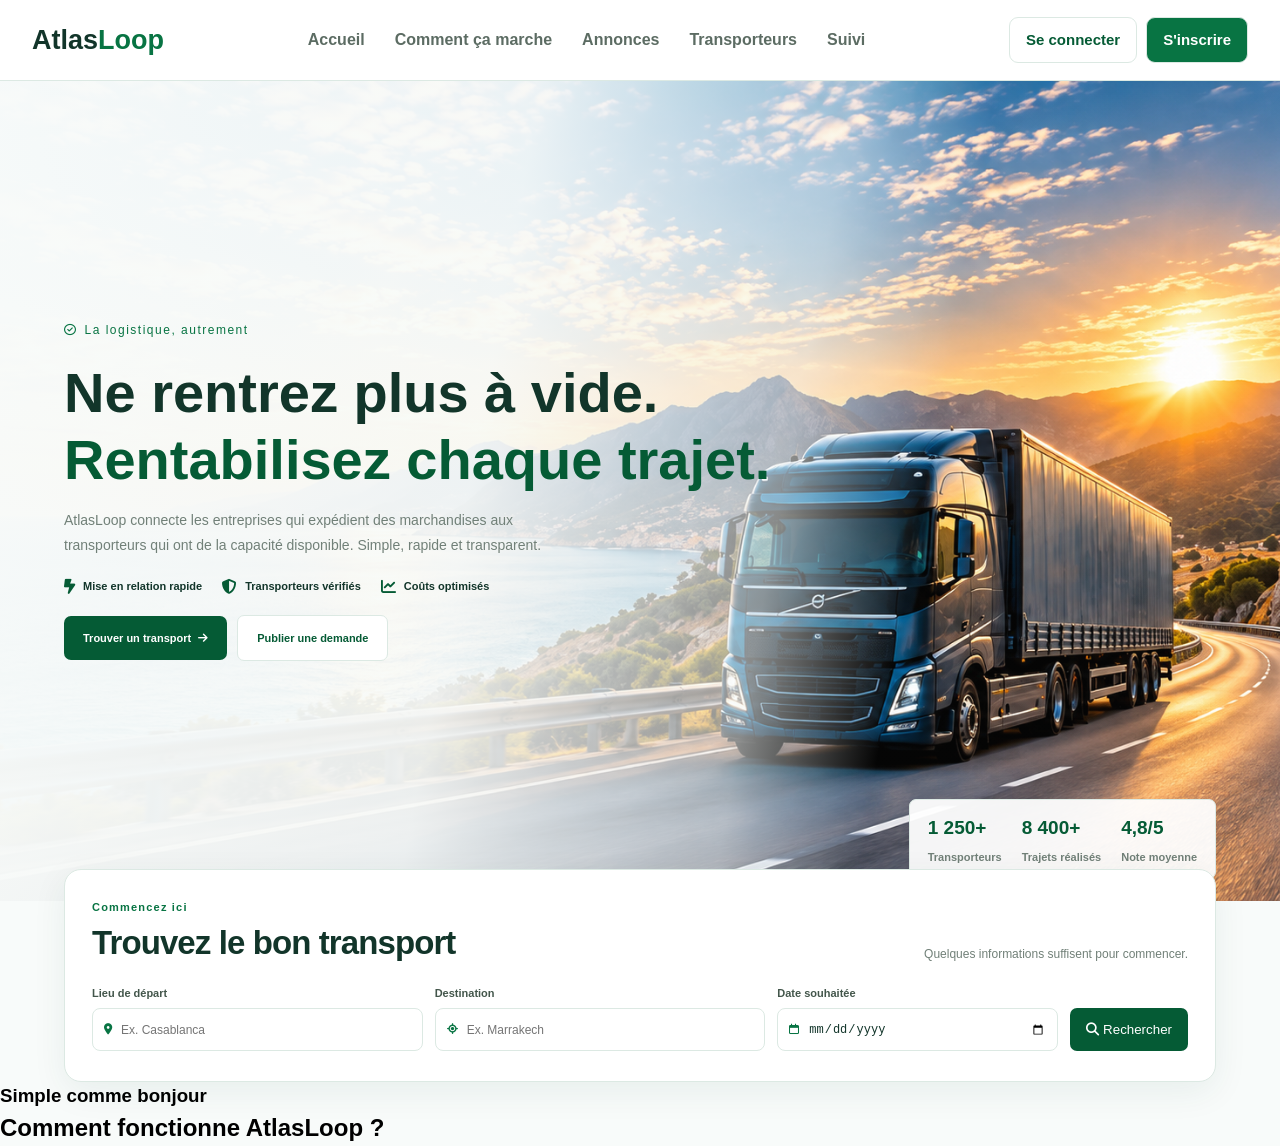
==== sesion-3/index.html @ 3bc237b8 "atlasloop" ====
<!DOCTYPE html>
<html lang="en">

<head>
    <meta charset="UTF-8">
    <meta name="viewport" content="width=device-width, initial-scale=1.0">
    <title>AtlasLoop — Transport intelligent</title>
    <link href="https://fonts.googleapis.com/css2?family=DM+Sans:wght@400;500;600;700;800&display=swap">
    <link rel="stylesheet" href="https://cdnjs.cloudflare.com/ajax/libs/font-awesome/6.7.2/css/all.min.css">
    <link rel="stylesheet" href="style.css">
</head>

<body>
    <header>
        <div>
            <a href="#Accueil">Atlas<span>Loop</span></a>
            <ul>
                <li><a href="#Accueil">Accueil</a></li>
                <li><a href="#Comment-ça-marche">Comment ça marche</a></li>
                <li><a href="#Annonces">Annonces</a></li>
                <li><a href="#Transporteurs">Transporteurs</a></li>
                <li><a href="#Suivi">Suivi</a></li>
            </ul>
            <div>
                <a href="#">Se connecter</a>
                <a href="#">S'inscrire</a>
            </div>
        </div>
    </header>
    <main>
        <section id="Accueil">
            <div class="accueil-container">
                <a href="#"><i class="fa-jelly-fill fa-regular fa-circle-check"></i>La logistique, autrement</a>
                <h1>Ne rentrez plus à vide.<br><span>Rentabilisez chaque trajet.</span></h1>
                <p>AtlasLoop connecte les entreprises qui expédient des marchandises aux<br>transporteurs qui ont de la
                    capacité disponible. Simple, rapide et transparent.</p>
                <ul>
                    <li><i class="fa-solid fa-bolt-lightning"></i>Mise en relation rapide</li>
                    <li><i class="fa-solid fa-shield-halved"></i>Transporteurs vérifiés</li>
                    <li><i class="fa-solid fa-chart-line"></i>Coûts optimisés</li>
                </ul>
                <div>
                    <a href="#">Trouver un transport<i class="fa-solid fa-arrow-right"></i></a>
                    <a href="#">Publier une demande</a>
                </div>
                <ul>
                    <li><span>1 250+</span><span>Transporteurs</span></li>
                    <li><span>8 400+</span><span>Trajets réalisés</span></li>
                    <li><span>4,8/5</span><span>Note moyenne</span></li>
                </ul>
            </div>
        </section>
        <section class="search panel">
            <div class="section-head">
                <div><span class="eyebrow">Commencez ici</span>
                    <h2>Trouvez le bon transport</h2>
                </div>
                <p>Quelques informations suffisent pour commencer.</p>
            </div>
            <form class="search-grid">
                <label>Lieu de départ
                    <div class="field"><i class="fa-solid fa-location-dot"></i><input id="from"
                            placeholder="Ex. Casablanca" required>
                    </div>
                </label>
                <label>Destination<div class="field"><i class="fa-solid fa-location-crosshairs"></i><input id="to"
                            placeholder="Ex. Marrakech" required></div>
                </label>
                <label>Date souhaitée<div class="field"><i class="fa-regular fa-calendar"></i><input id="date"
                            type="date"></div>
                </label><button class="btn-primary" type="submit"><i class="fa-solid fa-magnifying-glass"></i>
                    Rechercher</button>
            </form>
            <p id="searchMsg" class="message"></p>
        </section>
        <section>
            <div class="container">
                <h3>Simple comme bonjour</h3>
                <h2>Comment fonctionne AtlasLoop ?</h2>
            </div>
        </section>
    </main>
</body>

</html>
---- sesion-3/style.css ----
:root {
    --green: #087443;
    --green-dark: #055b35;
    --green-light: #e8f7f0;
    --text: #12352a;
    --text-light: #718078;
    --border: #dce9e3;
    --background: #f8fbfa;
    --white: #fff;
    --shadow: 0 10px 35px rgba(15, 70, 50, .07)
}
*{
    margin: 0;
    padding: 0;
    box-sizing: border-box;
}
body{
    font-family: 'DM Sans',Arial, sans-serif;
    line-height: 1.5;
    background-color: var(--background);
}
header{
    background-color: #fff;
    border-bottom: var(--border) 1px solid;
}
header > div{
    width: 95%;
    height: 80px;
    max-width: 1400px;
    margin: 0 auto;
    display: flex;
    justify-content: space-between;
    align-items: center;
}
header > div>a{
    font-weight: 900;
    font-size: 27px;
    text-decoration: none;
    color: var(--text);
}
header > div>a span{
    color: var(--green);
}
header > div ul{
    list-style: none;
    display: flex;
    justify-content: center;
    gap: 30px;
}
header > div ul li a {
    text-decoration: none;
    color: #5c6c63;
    font-weight: 700;
    padding-bottom: 30px;
}
header > div ul li a:hover{
    color: var(--green-dark);
    border-bottom: 2px solid var(--green-dark);
}
header > div div{
    display: flex;
    justify-content: center;
    gap: 9px;
}
header > div div a{
    padding: 11px 16px;
    font-weight: 700;
    font-size: 15px;
    color: var(--green-dark);
    text-decoration: none;
    border: 1px solid var(--border);
    border-radius: 9px;
    background-color: var(--white);
}
header > div div a:last-child{
    color: var(--white);
    background-color: var(--green);
}
#Accueil{
    background-image: linear-gradient(100deg, #f8fbfafc 0%, #f8fbfaed 38%, #f8fbfa8c 60%, #f8fbfa05 70%), url(img/hero.png) ;
    background-position: center;
    background-repeat: no-repeat;
    background-size: cover;
    height: calc(100vh - 80px);
    display: flex;
    align-items: center;
    position: relative;
}
.accueil-container{
    width: 90%;
    max-width: 1400px;
    margin: 0 auto;
}
.accueil-container > a{
    color: var(--green);
    display: flex;
    gap: 7px;
    align-items: center;
    text-decoration: none;
    font-size: 12px;
    font-weight: 400;
    letter-spacing: 1.5px;
}
.accueil-container h1{
    font-size: 56px;
    color: var(--text);
    font-weight: 700;
    line-height: 1.2;
    margin-top: 20px;
}
.accueil-container h1 span{
    color: var(--green-dark);
}
.accueil-container p{
    color: var(--text-light);
    font-size: 14px;
    line-height: 1.8;
    font-weight: 560px;
    margin-top: 15px;
}
.accueil-container ul{
    list-style: none;
    display: flex;
    gap: 20px;
    margin-top: 20px;
}
.accueil-container ul li{
    display: flex;
    gap: 8px;
    align-items: center;
    color: var(--text);
    font-weight: 700;
    font-size: 11px;
}
.accueil-container ul li i{
    color: var(--green-dark);
    font-size: 15px;
}
.accueil-container div{
    margin-top: 20px;
    display: flex;
    align-items: center;
    gap: 10px;
}
.accueil-container div a{
    text-decoration: none;
    padding: 14px 19px;
    color: var(--white);
    font-weight: 700;
    font-size: 11px;
    background-color: var(--green-dark);
    display: flex;
    align-items: center;
    gap: 7px;
    border-radius: 7px;
}
.accueil-container div a:first-child:hover{
    transform: translateY(-1px);
    background-color: var(--green);
}
.accueil-container div a:last-child{
    background-color: var(--white);
    border: var(--border) 1px solid;
    color: var(--green-dark);
}
.accueil-container div a:last-child:hover{
    transform: translateY(-1px);
}
.accueil-container ul:last-child{
    padding: 14px 18px;
    background-color: #fffffff0;
    border-radius: 7px;
    border: 1px solid var(--border);
    width: max-content;
    position: absolute;
    right: 5%;
    bottom: 22px;
}
.accueil-container ul:last-child li{
    display: flex;
    flex-direction: column;
    align-items: flex-start;
}
.accueil-container ul:last-child li span:first-child{
    color: var(--green-dark);
    font-weight: bolder;
    font-size: 19px;
}
.accueil-container ul:last-child li span:last-child{
    color: var(--text-light);
    line-height: 1.2;
}
.section,
.search {
    width: min(1160px, 90%);
    margin-left: auto;
    margin-right: auto;
}

.panel {
    position: relative;
    z-index: 3;
    margin-top: -32px;
    padding: 24px 27px 13px;
    border: 1px solid var(--border);
    border-radius: 17px;
    background: white;
    box-shadow: var(--shadow);
}

.section-head {
    margin-bottom: 22px;
}

.section-head h2 {
    font-size: clamp(25px, 3vw, 33px);
    line-height: 1.2;
    letter-spacing: -.9px;
    margin-top: 5px;
    color: var(--text);
}

.section-head p {
    font-size: 12px;
    color: var(--text-light);
    margin-top: 7px;
}

.search .section-head {
    display: flex;
    justify-content: space-between;
    align-items: end;
    gap: 12px;
}

.search-grid {
    display: grid;
    grid-template-columns: 1fr 1fr .85fr auto;
    gap: 12px;
    align-items: end;
}

.search-grid label,
.modal label {
    display: flex;
    flex-direction: column;
    gap: 7px;
    font-size: 11px;
    font-weight: 700;
    color: #43564b;
}

.field {
    height: 43px;
    display: flex;
    align-items: center;
    gap: 9px;
    padding: 0 11px;
    border: 1px solid var(--border);
    border-radius: 8px;
    color: var(--green);
}

.field:focus-within {
    border-color: var(--green);
    box-shadow: 0 0 0 3px #08744312;
}

.field input {
    width: 100%;
    min-width: 0;
    border: 0;
    outline: 0;
    font-size: 12px;
    color: var(--text);
}

.message,
.form-msg {
    min-height: 17px;
    padding-top: 6px;
    font-size: 11px;
    color: var(--green-dark);
}
.eyebrow{
    color: var(--green);
    font-size: 11px;
    font-weight: 700;
    letter-spacing: 1.2px;
}
.btn-primary{
    background-color: var(--green-dark);
    border-radius: 7px;
    border: 0;
    padding: 14px 16px;
    color: var(--white);
}
.btn-primary:hover{
    transform: translateY(-1px);
    background-color: var(--green);
}
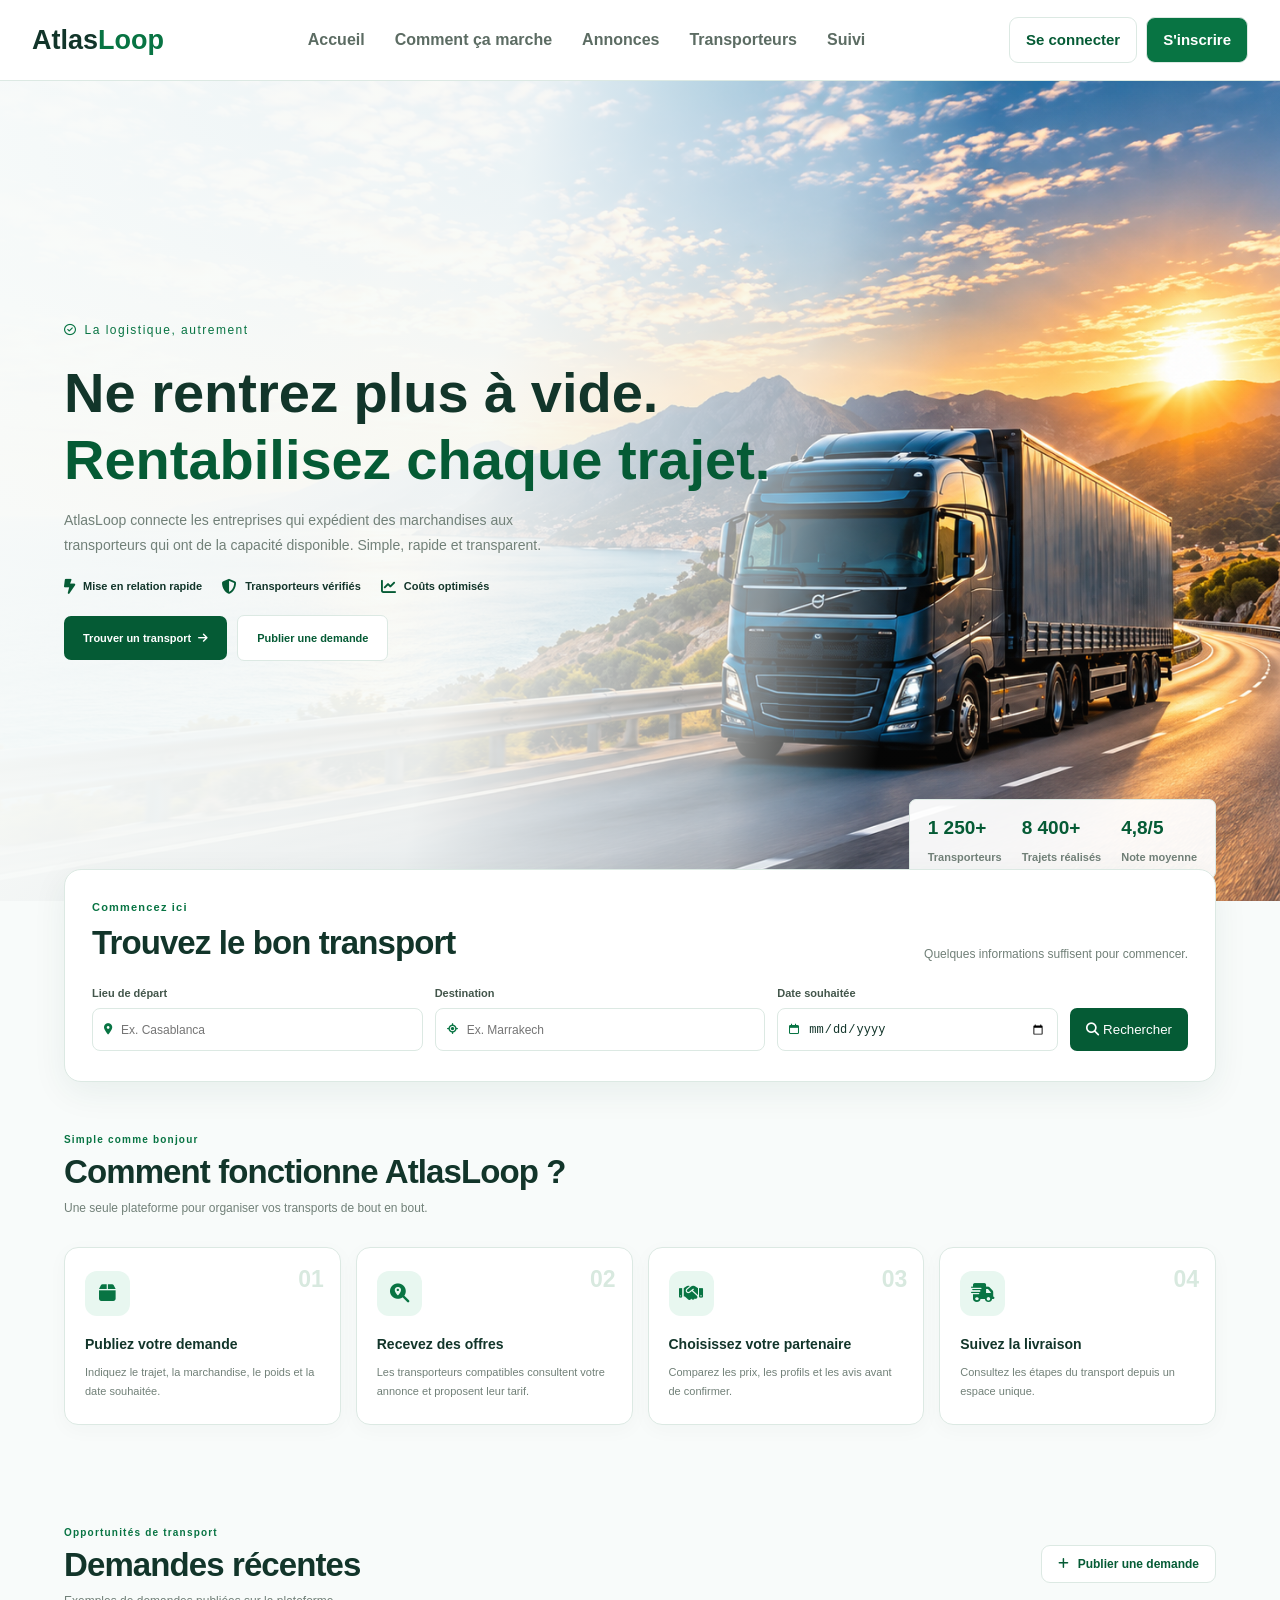
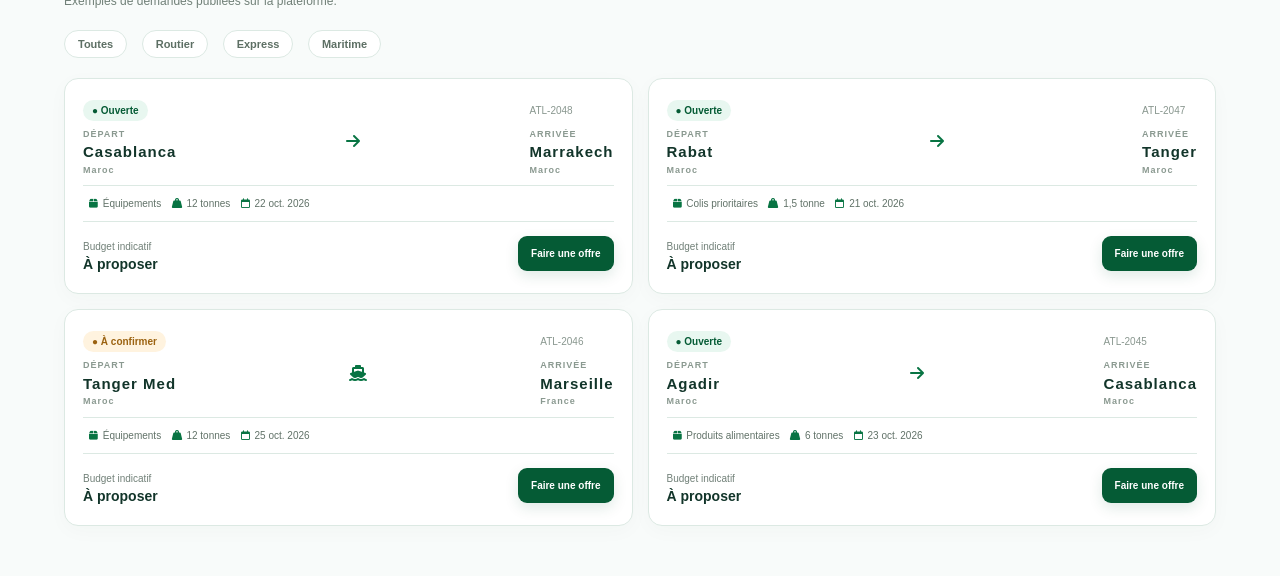
==== commit de605975: "add cd session-3" ====
--- a/sesion-3/index.html
+++ b/sesion-3/index.html
@@ -77,6 +77,140 @@
             <div class="container">
                 <h3>Simple comme bonjour</h3>
                 <h2>Comment fonctionne AtlasLoop ?</h2>
+                <p>Une seule plateforme pour organiser vos transports de bout en bout.</p>
+                <div>
+                    <div>
+                        <span>01</span>
+                        <i class="fa-solid fa-box icon"></i>
+                        <h4>Publiez votre demande</h4>
+                        <p>Indiquez le trajet, la marchandise, le poids et la date souhaitée.</p>
+                    </div>
+                    <div>
+                        <span>02</span>
+                        <i class="fa-solid fa-magnifying-glass-location icon"></i>
+                        <h4>Recevez des offres</h4>
+                        <p>Les transporteurs compatibles consultent votre annonce et proposent leur tarif.</p>
+                    </div>
+                    <div>
+                        <span>03</span>
+                        <i class="fa-solid fa-handshake icon"></i>
+                        <h4>Choisissez votre partenaire</h4>
+                        <p>Comparez les prix, les profils et les avis avant de confirmer.</p>
+                    </div>
+                    <div>
+                        <span>04</span>
+                        <i class="fa-solid fa-truck-fast icon"></i>
+                        <h4>Suivez la livraison</h4>
+                        <p>Consultez les étapes du transport depuis un espace unique.</p>
+                    </div>
+                </div>
+            </div>
+        </section>
+        <section>
+            <div class="container2">
+                <h3>Opportunités de transport</h3>
+                <h2>Demandes récentes</h2>
+                <p>Exemples de demandes publiées sur la plateforme.</p>
+                <button class="outline" type="button">
+                    <i class="fa-solid fa-plus"></i>
+                    <span>Publier une demande</span>
+                </button>
+                <div class="filters">
+                    <button>Toutes</button>
+                    <button>Routier</button>
+                    <button>Express</button>
+                    <button>Maritime</button>
+                </div>
+                <div class="loads">
+                    <div class="load">
+                        <div>
+                            <div>
+                                <span class="status">● Ouverte</span>
+                                <p>DÉPART <br><span>Casablanca</span><br>Maroc</p>
+                            </div>
+                            <i class="fa-solid fa-arrow-right"></i>
+                            <div>
+                                <span>ATL-2048</span>
+                                <p>ARRIVÉE <br><span> Marrakech</span><br>Maroc</p>
+                            </div>
+                        </div>
+                        <hr>
+                        <span><i class="fa-solid fa-box icon"></i> Équipements</span>
+                        <span><i class="fa-solid fa-weight-hanging"></i> 12 tonnes</span>
+                        <span><i class="fa-regular fa-calendar"></i> 22 oct. 2026</span>
+                        <hr>
+                        <div>
+                            <p>Budget indicatif <br><span>À proposer</span></p>
+                            <a href="#">Faire une offre</a>
+                        </div>
+                    </div>
+                    <div class="load">
+                        <div>
+                            <div>
+                                <span class="status">● Ouverte</span>
+                                <p>DÉPART <br><span>Rabat</span><br>Maroc</p>
+                            </div>
+                            <i class="fa-solid fa-arrow-right"></i>
+                            <div>
+                                <span>ATL-2047</span>
+                                <p>ARRIVÉE <br><span>Tanger</span><br>Maroc</p>
+                            </div>
+                        </div>
+                        <hr>
+                        <span><i class="fa-solid fa-box icon"></i> Colis prioritaires</span>
+                        <span><i class="fa-solid fa-weight-hanging"></i> 1,5 tonne</span>
+                        <span><i class="fa-regular fa-calendar"></i> 21 oct. 2026</span>
+                        <hr>
+                        <div>
+                            <p>Budget indicatif <br><span>À proposer</span></p>
+                            <a href="#">Faire une offre</a>
+                        </div>
+                    </div>
+                    <div class="load">
+                        <div>
+                            <div>
+                                <span class="status status1">● À confirmer</span>
+                                <p>DÉPART <br><span>Tanger Med</span><br>Maroc</p>
+                            </div>
+                            <i class="fa-solid fa-ship"></i>                            
+                            <div>
+                                <span>ATL-2046</span>
+                                <p>ARRIVÉE <br><span>Marseille</span><br>France</p>
+                            </div>
+                        </div>
+                        <hr>
+                        <span><i class="fa-solid fa-box icon"></i>  Équipements</span>
+                        <span><i class="fa-solid fa-weight-hanging"></i> 12 tonnes</span>
+                        <span><i class="fa-regular fa-calendar"></i>  25 oct. 2026</span>
+                        <hr>
+                        <div>
+                            <p>Budget indicatif <br><span>À proposer</span></p>
+                            <a href="#">Faire une offre</a>
+                        </div>
+                    </div>
+                    <div class="load">
+                        <div>
+                            <div>
+                                <span class="status">● Ouverte</span>
+                                <p>DÉPART <br><span>Agadir</span><br>Maroc</p>
+                            </div>
+                            <i class="fa-solid fa-arrow-right"></i>
+                            <div>
+                                <span>ATL-2045</span>
+                                <p>ARRIVÉE <br><span> Casablanca</span><br>Maroc</p>
+                            </div>
+                        </div>
+                        <hr>
+                        <span><i class="fa-solid fa-box icon"></i>  Produits alimentaires</span>
+                        <span><i class="fa-solid fa-weight-hanging"></i> 6 tonnes</span>
+                        <span><i class="fa-regular fa-calendar"></i>  23 oct. 2026</span>
+                        <hr>
+                        <div>
+                            <p>Budget indicatif <br><span>À proposer</span></p>
+                            <a href="#">Faire une offre</a>
+                        </div>
+                    </div>
+                </div>
             </div>
         </section>
     </main>
--- a/sesion-3/style.css
+++ b/sesion-3/style.css
@@ -9,21 +9,26 @@
     --white: #fff;
     --shadow: 0 10px 35px rgba(15, 70, 50, .07)
 }
-*{
+
+* {
     margin: 0;
     padding: 0;
     box-sizing: border-box;
 }
-body{
-    font-family: 'DM Sans',Arial, sans-serif;
+
+body {
+    font-family: 'DM Sans', Arial, sans-serif;
     line-height: 1.5;
+    color: var(--text);
     background-color: var(--background);
 }
-header{
+
+header {
     background-color: #fff;
     border-bottom: var(--border) 1px solid;
 }
-header > div{
+
+header>div {
     width: 95%;
     height: 80px;
     max-width: 1400px;
@@ -32,37 +37,44 @@
     justify-content: space-between;
     align-items: center;
 }
-header > div>a{
+
+header>div>a {
     font-weight: 900;
     font-size: 27px;
     text-decoration: none;
     color: var(--text);
 }
-header > div>a span{
-    color: var(--green);
-}
-header > div ul{
+
+header>div>a span {
+    color: var(--green);
+}
+
+header>div ul {
     list-style: none;
     display: flex;
     justify-content: center;
     gap: 30px;
 }
-header > div ul li a {
+
+header>div ul li a {
     text-decoration: none;
     color: #5c6c63;
     font-weight: 700;
     padding-bottom: 30px;
 }
-header > div ul li a:hover{
+
+header>div ul li a:hover {
     color: var(--green-dark);
     border-bottom: 2px solid var(--green-dark);
 }
-header > div div{
+
+header>div div {
     display: flex;
     justify-content: center;
     gap: 9px;
 }
-header > div div a{
+
+header>div div a {
     padding: 11px 16px;
     font-weight: 700;
     font-size: 15px;
@@ -72,12 +84,14 @@
     border-radius: 9px;
     background-color: var(--white);
 }
-header > div div a:last-child{
+
+header>div div a:last-child {
     color: var(--white);
     background-color: var(--green);
 }
-#Accueil{
-    background-image: linear-gradient(100deg, #f8fbfafc 0%, #f8fbfaed 38%, #f8fbfa8c 60%, #f8fbfa05 70%), url(img/hero.png) ;
+
+#Accueil {
+    background-image: linear-gradient(100deg, #f8fbfafc 0%, #f8fbfaed 38%, #f8fbfa8c 60%, #f8fbfa05 70%), url(img/hero.png);
     background-position: center;
     background-repeat: no-repeat;
     background-size: cover;
@@ -86,12 +100,14 @@
     align-items: center;
     position: relative;
 }
-.accueil-container{
+
+.accueil-container {
     width: 90%;
     max-width: 1400px;
     margin: 0 auto;
 }
-.accueil-container > a{
+
+.accueil-container>a {
     color: var(--green);
     display: flex;
     gap: 7px;
@@ -101,30 +117,35 @@
     font-weight: 400;
     letter-spacing: 1.5px;
 }
-.accueil-container h1{
+
+.accueil-container h1 {
     font-size: 56px;
     color: var(--text);
     font-weight: 700;
     line-height: 1.2;
     margin-top: 20px;
 }
-.accueil-container h1 span{
-    color: var(--green-dark);
-}
-.accueil-container p{
+
+.accueil-container h1 span {
+    color: var(--green-dark);
+}
+
+.accueil-container p {
     color: var(--text-light);
     font-size: 14px;
     line-height: 1.8;
     font-weight: 560px;
     margin-top: 15px;
 }
-.accueil-container ul{
+
+.accueil-container ul {
     list-style: none;
     display: flex;
     gap: 20px;
     margin-top: 20px;
 }
-.accueil-container ul li{
+
+.accueil-container ul li {
     display: flex;
     gap: 8px;
     align-items: center;
@@ -132,17 +153,20 @@
     font-weight: 700;
     font-size: 11px;
 }
-.accueil-container ul li i{
+
+.accueil-container ul li i {
     color: var(--green-dark);
     font-size: 15px;
 }
-.accueil-container div{
+
+.accueil-container div {
     margin-top: 20px;
     display: flex;
     align-items: center;
     gap: 10px;
 }
-.accueil-container div a{
+
+.accueil-container div a {
     text-decoration: none;
     padding: 14px 19px;
     color: var(--white);
@@ -154,19 +178,23 @@
     gap: 7px;
     border-radius: 7px;
 }
-.accueil-container div a:first-child:hover{
+
+.accueil-container div a:first-child:hover {
     transform: translateY(-1px);
     background-color: var(--green);
 }
-.accueil-container div a:last-child{
+
+.accueil-container div a:last-child {
     background-color: var(--white);
     border: var(--border) 1px solid;
     color: var(--green-dark);
 }
-.accueil-container div a:last-child:hover{
+
+.accueil-container div a:last-child:hover {
     transform: translateY(-1px);
 }
-.accueil-container ul:last-child{
+
+.accueil-container ul:last-child {
     padding: 14px 18px;
     background-color: #fffffff0;
     border-radius: 7px;
@@ -176,20 +204,24 @@
     right: 5%;
     bottom: 22px;
 }
-.accueil-container ul:last-child li{
+
+.accueil-container ul:last-child li {
     display: flex;
     flex-direction: column;
     align-items: flex-start;
 }
-.accueil-container ul:last-child li span:first-child{
+
+.accueil-container ul:last-child li span:first-child {
     color: var(--green-dark);
     font-weight: bolder;
     font-size: 19px;
 }
-.accueil-container ul:last-child li span:last-child{
+
+.accueil-container ul:last-child li span:last-child {
     color: var(--text-light);
     line-height: 1.2;
 }
+
 .section,
 .search {
     width: min(1160px, 90%);
@@ -282,20 +314,264 @@
     font-size: 11px;
     color: var(--green-dark);
 }
-.eyebrow{
+
+.eyebrow {
     color: var(--green);
     font-size: 11px;
     font-weight: 700;
     letter-spacing: 1.2px;
 }
-.btn-primary{
+
+.btn-primary {
     background-color: var(--green-dark);
     border-radius: 7px;
     border: 0;
     padding: 14px 16px;
     color: var(--white);
 }
-.btn-primary:hover{
+
+.btn-primary:hover {
     transform: translateY(-1px);
     background-color: var(--green);
 }
+
+/* =============================================== */
+/* =============================================== */
+/* =============================================== */
+/* =============================================== */
+
+.container {
+    width: 90%;
+    max-width: 1300px;
+    padding: 50px 0;
+    height: max-content;
+    margin: 0 auto;
+}
+
+.container h3 {
+    color: var(--green);
+    font-size: 10px;
+    font-weight: 800;
+    letter-spacing: 1.2px;
+}
+
+.container h2 {
+    font-size: clamp(25px, 3vw, 33px);
+    line-height: 1.2;
+    letter-spacing: -.9px;
+    margin-top: 5px;
+}
+
+.container p {
+    font-size: 12px;
+    color: var(--text-light);
+    margin-top: 7px;
+}
+
+.container>div {
+    display: grid;
+    grid-template-columns: repeat(4, 1fr);
+    gap: 15px;
+    margin-top: 30px;
+}
+
+.container>div>div {
+    border: 1px solid var(--border);
+    border-radius: 14px;
+    padding: 23px 20px;
+    box-shadow: 0 5px 20px #0f463208;
+    background: var(--white);
+    position: relative;
+}
+
+.container>div>div i {
+    color: var(--green);
+    font-size: 19px;
+    width: 45px;
+    height: 45px;
+    margin-bottom: 18px;
+    border-radius: 12px;
+    background: var(--green-light);
+    display: grid;
+    place-items: center;
+}
+
+.container>div>div span {
+    position: absolute;
+    right: 16px;
+    top: 14px;
+    font-size: 23px;
+    font-weight: 800;
+    color: #d8e9df;
+}
+
+.container>div>div h4 {
+    font-size: 14px;
+}
+
+.container>div>div p {
+    font-size: 11px;
+    line-height: 1.75;
+    color: var(--text-light);
+    margin-top: 8px;
+}
+
+.container2 {
+    width: 90%;
+    max-width: 1300px;
+    padding: 50px 0;
+    height: max-content;
+    margin: 0 auto;
+    position: relative;
+}
+
+.container2 h3 {
+    color: var(--green);
+    font-size: 10px;
+    font-weight: 800;
+    letter-spacing: 1.2px;
+}
+
+.container2 h2 {
+    font-size: clamp(25px, 3vw, 33px);
+    line-height: 1.2;
+    letter-spacing: -.9px;
+    margin-top: 5px;
+}
+
+.container2 p {
+    font-size: 12px;
+    color: var(--text-light);
+    margin-top: 7px;
+}
+
+.outline i {
+    font-weight: 900;
+}
+
+.outline {
+    width: max-content;
+    background: white;
+    color: var(--green-dark);
+    border: 1px solid var(--border);
+    border-radius: 9px;
+    padding: 11px 16px;
+    display: inline-flex;
+    justify-content: center;
+    align-items: center;
+    gap: 9px;
+    font-size: 12px;
+    font-weight: 800;
+    transition: .2s;
+    position: absolute;
+    top: 70px;
+    right: 0;
+}
+
+.filters button {
+    margin-top: 20px;
+    margin-right: 10px;
+    padding: 7px 13px;
+    border: 1px solid var(--border);
+    border-radius: 22px;
+    background: white;
+    color: #5d6f64;
+    font-size: 11px;
+    font-weight: 700;
+}
+
+.filters button:hover {
+    background: var(--green-dark);
+    color: white;
+    border-color: var(--green-dark);
+}
+.load{
+    border: 1px solid var(--border);
+    border-radius: 14px;
+    padding: 18px;
+        box-shadow: 0 5px 20px #0f463207;
+    transition: .2s;
+    background-color: var(--white);
+}
+.load>div{
+    display: flex;
+    justify-content: space-between;
+    align-items: center;
+}
+.loads{
+    display: grid;
+    grid-template-columns: repeat(2, minmax(0, 1fr));
+    gap: 15px;
+     color: var(--green);
+     margin-top: 20px;
+}
+.status{
+        background: var(--green-light);
+    color: var(--green-dark);
+    padding: 5px 9px;
+    border-radius: 20px;
+    font-size: 10px;
+    font-weight: 800;
+}
+.status1{
+    background: #fff3df;
+    color: #9b6210;
+}
+.load>div div p{
+    font-size: 9px;
+    letter-spacing: 1px;
+    color: #8a9990;
+    font-weight: 700;
+    margin-bottom: 8px;
+}
+.load>div div p span{
+        font-size: 15px;
+        color: var(--text);
+        font-weight: bolder;
+        margin: 6px 0;
+}
+.load>div div:last-child >span{
+    color: #89978f;
+    font-size: 10px;
+}
+.load>span{
+    font-size: 10px;
+    color: #617268;
+    margin: 10px 0;
+    display: inline-block;
+}
+.load>span i{
+    color: var(--green);
+    margin: 0 2px 0 6px;
+}
+hr{
+    border: none;
+    height: 1px;
+    background-color: var(--border);
+}
+.load>div:last-child{
+    display: flex;
+    justify-content: space-between;
+    align-items: center;
+    margin-top: 10px;
+}
+.load>div:last-child p{
+    font-size: 10px;
+    color: var(--text-light);
+}
+.load>div:last-child p span{
+    font-size: 14px;
+    font-weight: 600;
+    color: var(--text);
+}
+.load>div:last-child a{
+    text-decoration: none;
+    font-size: 10px;
+    padding: 9px 12px;
+    background: var(--green-dark);
+    color: white;
+    box-shadow: 0 5px 14px #055b3520;
+    border: 1px solid transparent;
+    border-radius: 9px;
+    font-weight: 700;
+}
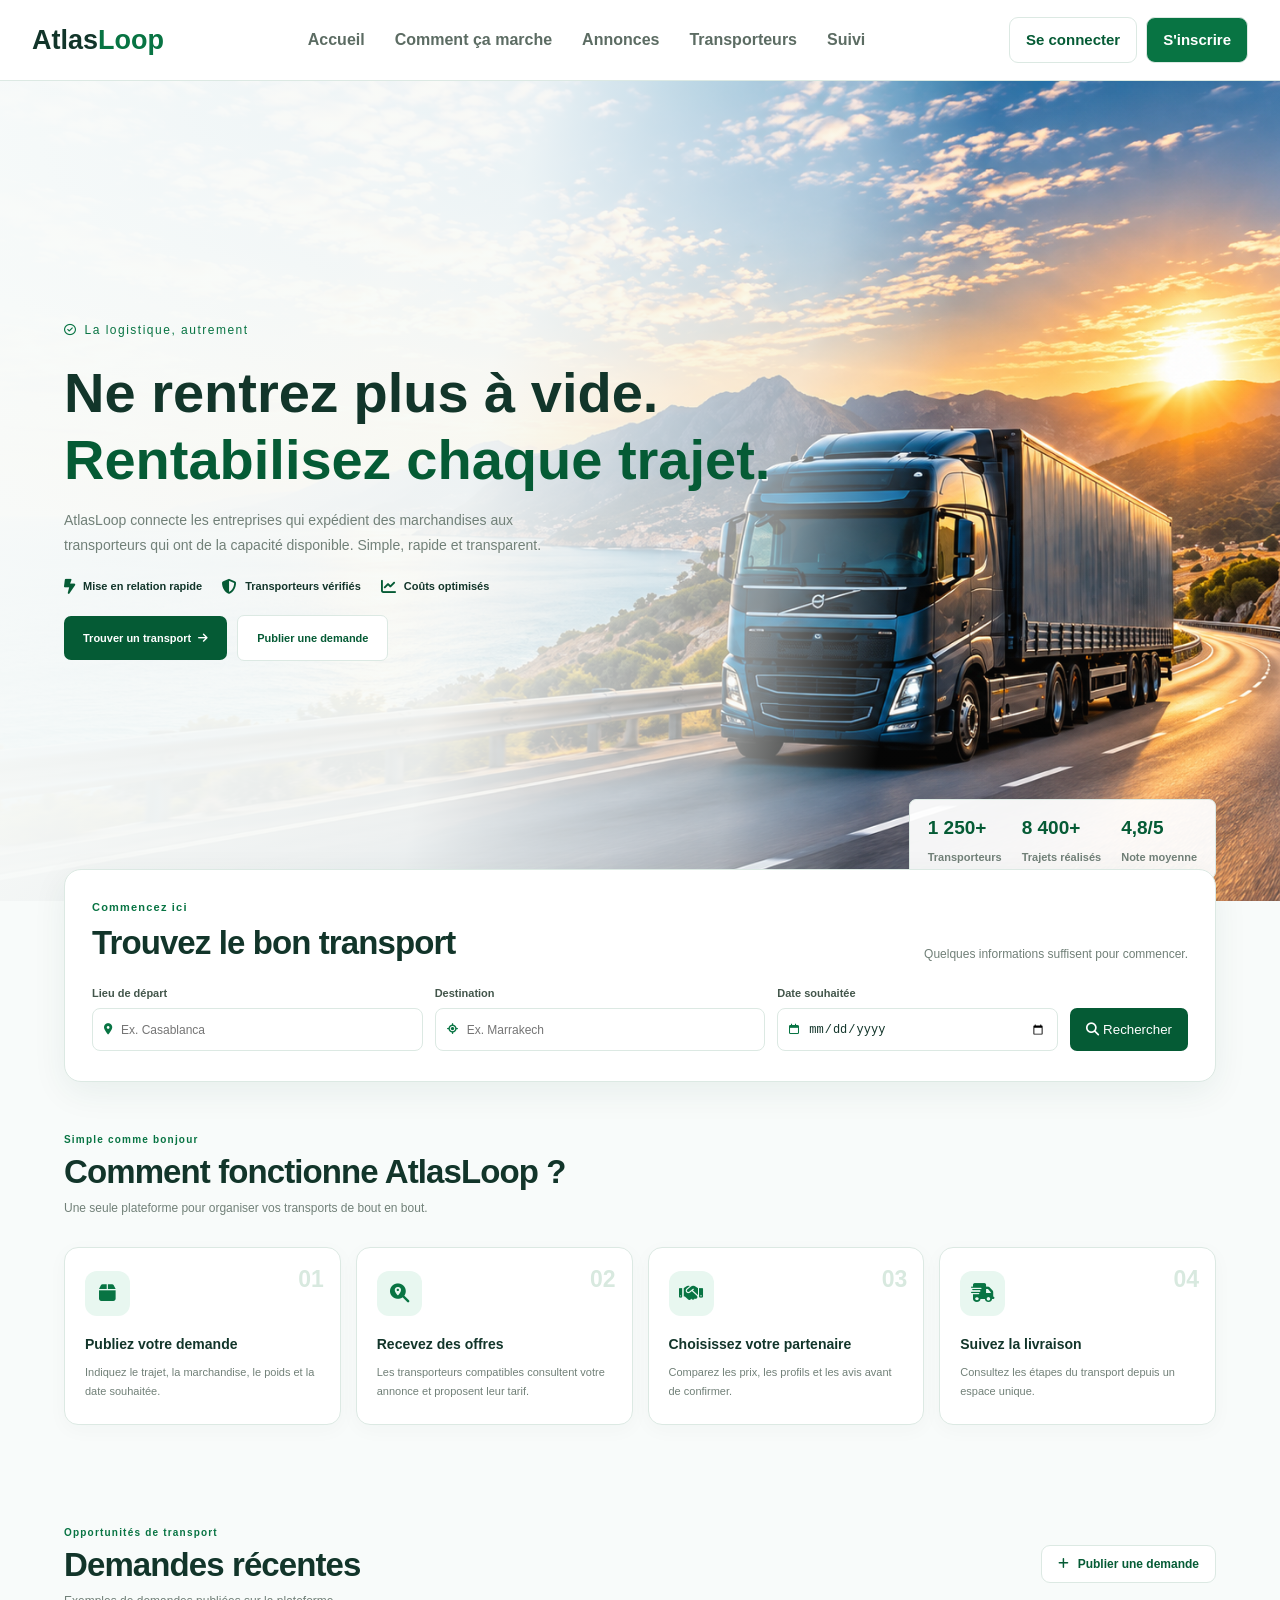
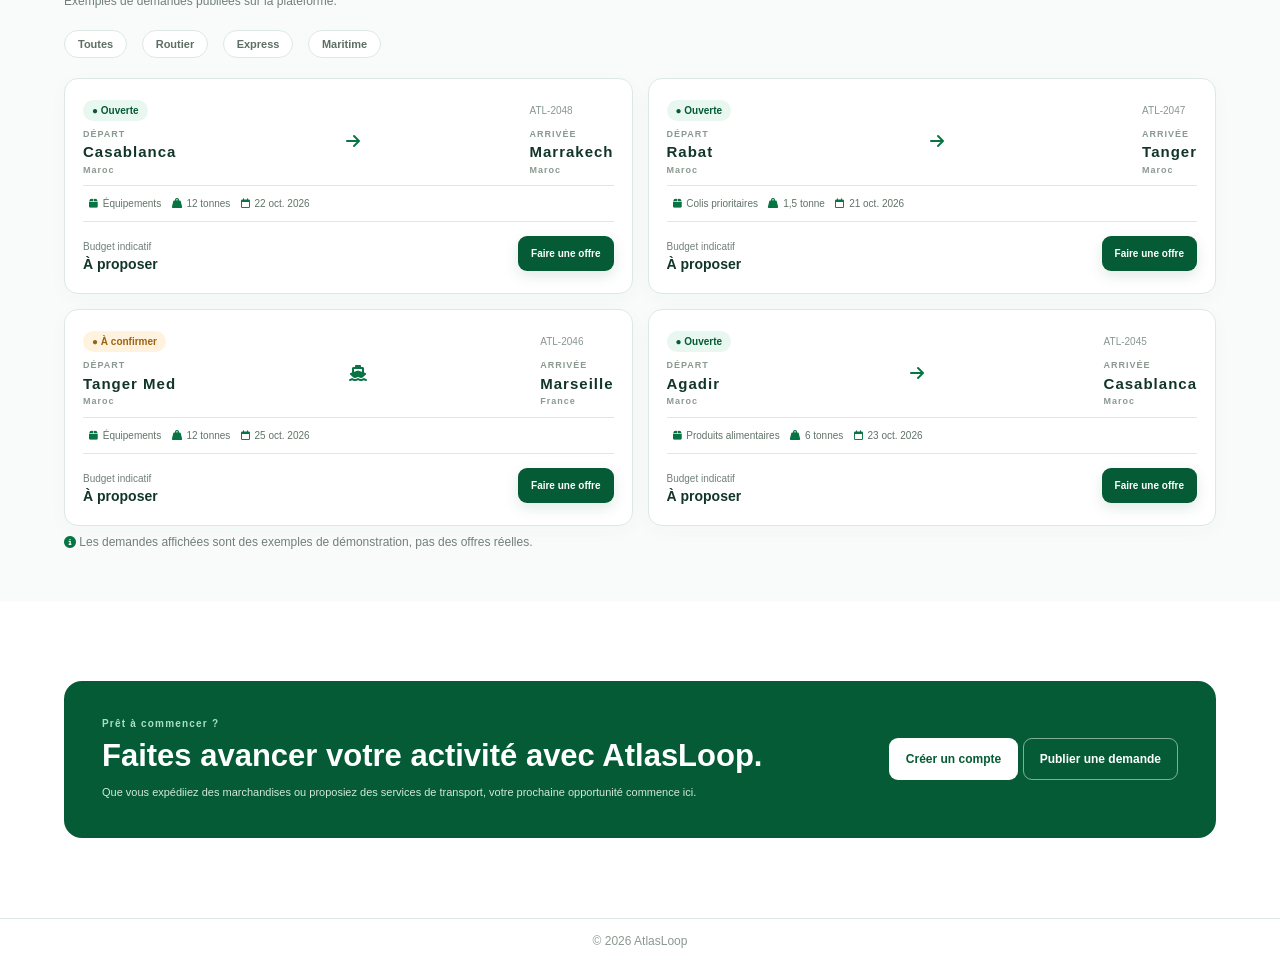
==== commit 35230a06: "add cd session-3" ====
--- a/sesion-3/index.html
+++ b/sesion-3/index.html
@@ -211,8 +211,25 @@
                         </div>
                     </div>
                 </div>
-            </div>
-        </section>
+                <p><i class="fa-solid fa-circle-info"></i> Les demandes affichées sont des exemples de démonstration, pas des offres réelles.</p>
+            </div>
+        </section>
+        <section class="compte">
+            <div class="cta">
+                <div>
+                    <h3>Prêt à commencer ?</h3>
+                    <h2>Faites avancer votre activité avec AtlasLoop.</h2>
+                    <P>Que vous expédiiez des marchandises ou proposiez des services de transport, votre prochaine opportunité commence ici.</P>
+                </div>
+                <div>
+                    <a href="#">Créer un compte</a>
+                    <a href="#">Publier une demande</a>
+                </div>
+            </div>
+        </section>
+        <footer>
+            <p>&copy; 2026 AtlasLoop</p>
+        </footer>
     </main>
 </body>
 
--- a/sesion-3/style.css
+++ b/sesion-3/style.css
@@ -485,86 +485,101 @@
     color: white;
     border-color: var(--green-dark);
 }
-.load{
+
+.load {
     border: 1px solid var(--border);
     border-radius: 14px;
     padding: 18px;
-        box-shadow: 0 5px 20px #0f463207;
+    box-shadow: 0 5px 20px #0f463207;
     transition: .2s;
     background-color: var(--white);
 }
-.load>div{
+
+.load>div {
     display: flex;
     justify-content: space-between;
     align-items: center;
 }
-.loads{
+
+.loads {
     display: grid;
     grid-template-columns: repeat(2, minmax(0, 1fr));
     gap: 15px;
-     color: var(--green);
-     margin-top: 20px;
-}
-.status{
-        background: var(--green-light);
+    color: var(--green);
+    margin-top: 20px;
+}
+
+.status {
+    background: var(--green-light);
     color: var(--green-dark);
     padding: 5px 9px;
     border-radius: 20px;
     font-size: 10px;
     font-weight: 800;
 }
-.status1{
+
+.status1 {
     background: #fff3df;
     color: #9b6210;
 }
-.load>div div p{
+
+.load>div div p {
     font-size: 9px;
     letter-spacing: 1px;
     color: #8a9990;
     font-weight: 700;
     margin-bottom: 8px;
 }
-.load>div div p span{
-        font-size: 15px;
-        color: var(--text);
-        font-weight: bolder;
-        margin: 6px 0;
-}
-.load>div div:last-child >span{
+
+.load>div div p span {
+    font-size: 15px;
+    color: var(--text);
+    font-weight: bolder;
+    margin: 6px 0;
+}
+
+.load>div div:last-child>span {
     color: #89978f;
     font-size: 10px;
 }
-.load>span{
+
+.load>span {
     font-size: 10px;
     color: #617268;
     margin: 10px 0;
     display: inline-block;
 }
-.load>span i{
+
+.load>span i {
     color: var(--green);
     margin: 0 2px 0 6px;
 }
-hr{
+
+hr {
     border: none;
     height: 1px;
     background-color: var(--border);
 }
-.load>div:last-child{
+
+.load>div:last-child {
     display: flex;
     justify-content: space-between;
     align-items: center;
     margin-top: 10px;
 }
-.load>div:last-child p{
+
+.load>div:last-child p {
     font-size: 10px;
     color: var(--text-light);
 }
-.load>div:last-child p span{
+
+.load>div:last-child p span {
     font-size: 14px;
     font-weight: 600;
     color: var(--text);
 }
-.load>div:last-child a{
+
+.load>div:last-child a {
     text-decoration: none;
     font-size: 10px;
     padding: 9px 12px;
@@ -574,4 +589,81 @@
     border: 1px solid transparent;
     border-radius: 9px;
     font-weight: 700;
+    transition: transform .2s;
+}
+
+.load>div:last-child a:hover {
+    transform: translateY(-2px);
+}
+
+.container2>p i {
+    color: var(--green);
+}
+
+.cta {
+    width: 90%;
+    margin: 70px auto;
+    padding: 35px 38px;
+    border-radius: 18px;
+    background: var(--green-dark);
+    color: white;
+    display: flex;
+    align-items: center;
+    justify-content: space-between;
+    gap: 25px;
+}
+
+.cta>div:first-child h3 {
+    color: #a9e0c4;
+    font-size: 10px;
+    font-weight: 700;
+    letter-spacing: 1.2px;
+}
+
+.cta>div:first-child h2 {
+    font-size: 31px;
+    line-height: 1.2;
+    margin-top: 6px;
+    font-weight: bold;
+}
+
+.cta>div:first-child p {
+    color: #d2e8dc;
+    font-size: 11px;
+    line-height: 1.8;
+    margin-top: 9px;
+}
+
+.cta div:last-child a {
+    background: white;
+    color: var(--green-dark);
+    border: 1px solid transparent;
+    border-radius: 9px;
+    padding: 11px 16px;
+    font-size: 12px;
+    font-weight: 800;
+    text-decoration: none;
+    display: inline-block;
+    transition:transform .2s;
+}
+
+.cta>div:last-child a:last-child {
+    background: transparent;
+    border-color: #ffffff80;
+    color: white;
+}
+.cta div:last-child a:hover{
+    transform: translateY(-2px);
+}
+.compte{
+    background-color: var(--white);
+    padding: 10px 0;
+    border-bottom: 1px solid var(--border);
+}
+footer p{
+    padding: 13px 0 ;
+    text-align: center;
+    font-size: 12px;
+    color: #8a9990;
+    background-color: var(--white);
 }
